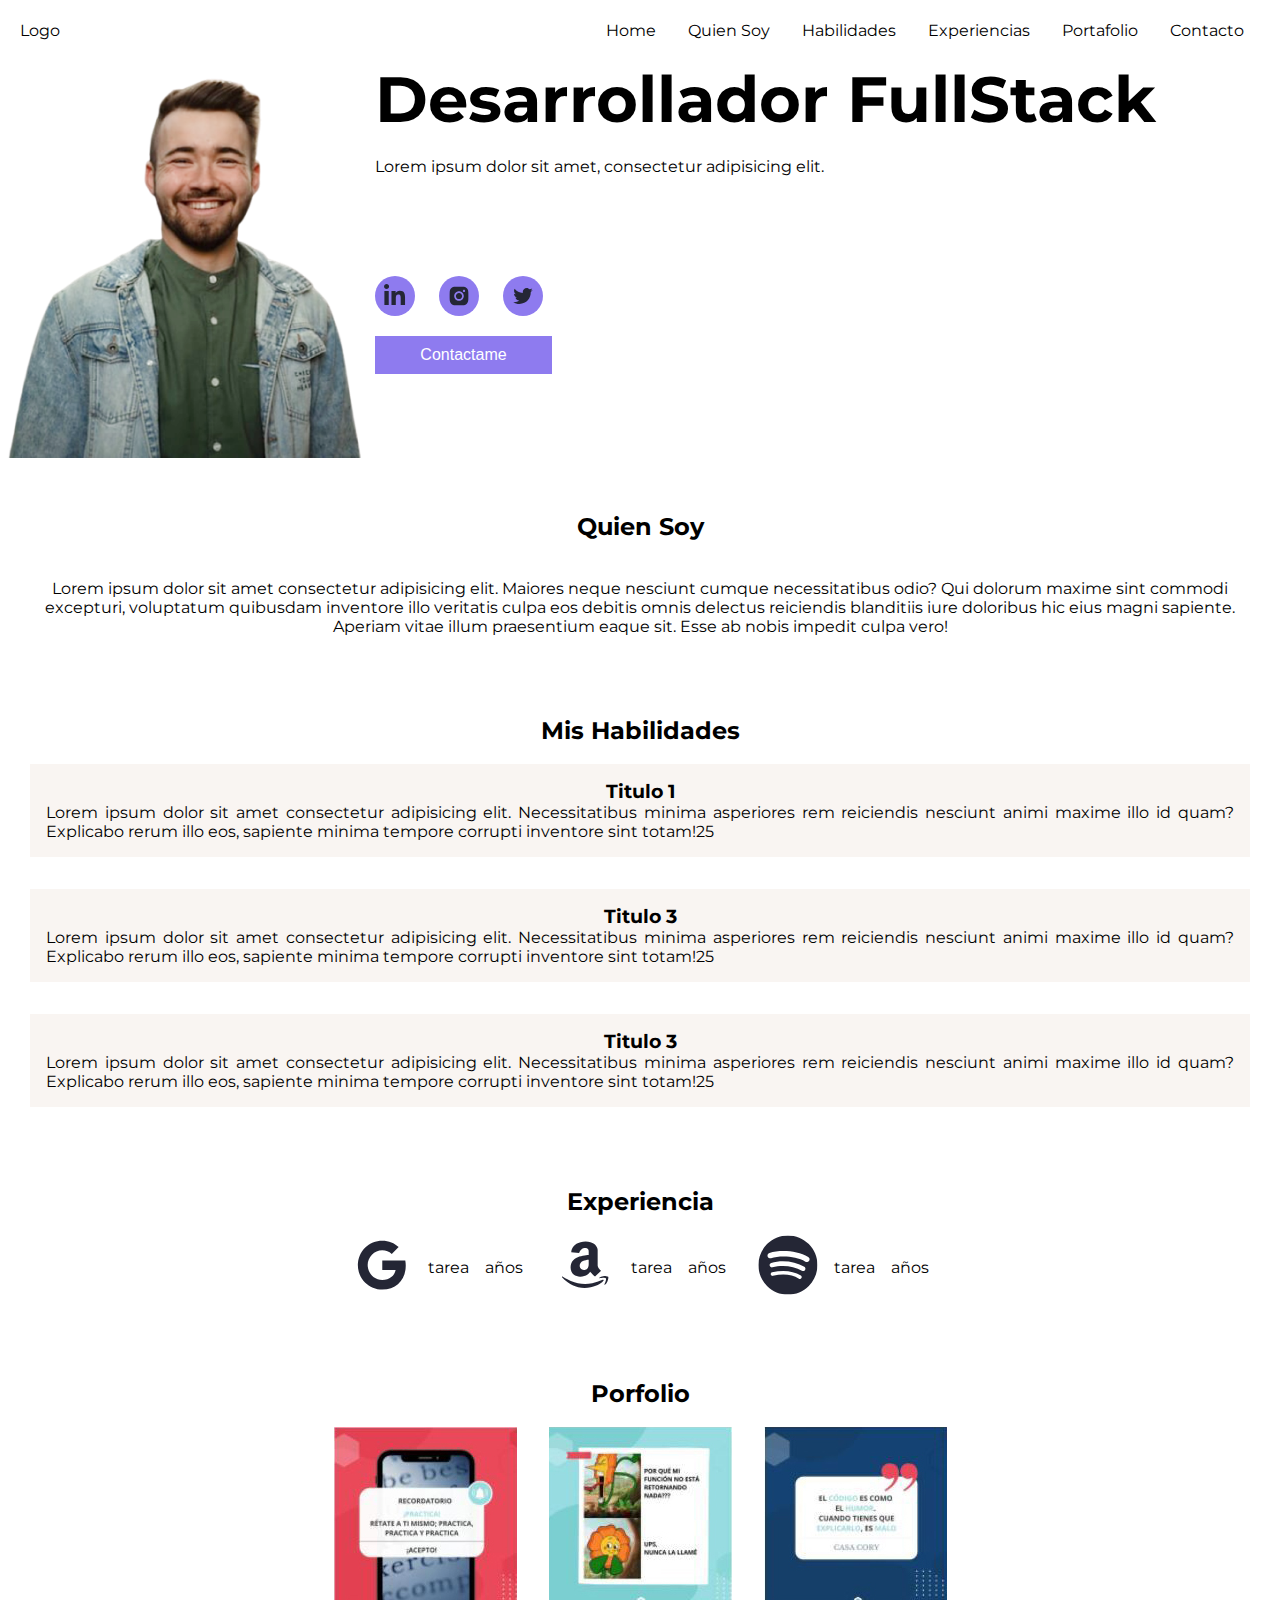
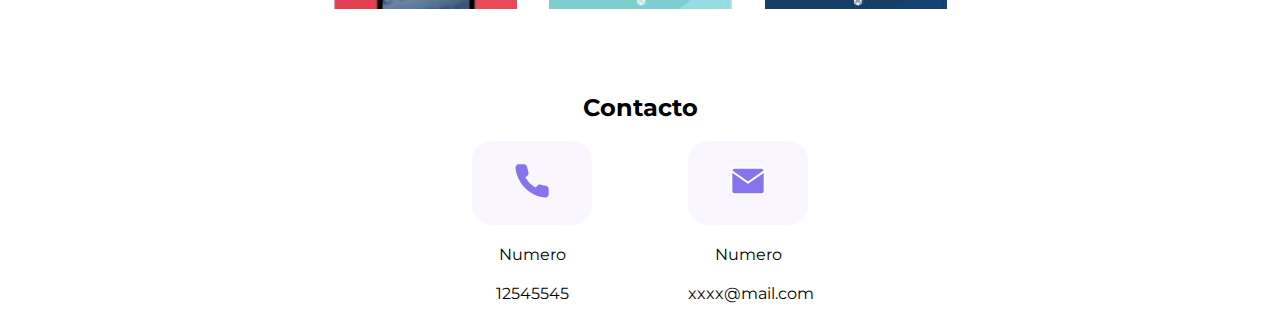
==== index.html @ 9ad70d99 "Proyecto portafolio numero 6 creacion estructura" ====
<!DOCTYPE html>
<html lang="en">
<head>
    <meta charset="UTF-8">
    <meta http-equiv="X-UA-Compatible" content="IE=edge">
    <meta name="viewport" content="width=device-width, initial-scale=1.0">
    <title>Portafolio</title>
    <link rel="stylesheet" href="./assets/css/styles.css">
</head>
<body>
    <!-- Menu -->
    <nav>
        <div>
            Logo
        </div>
        <input type="checkbox" id="menu-hamburguesa">
        <label for="menu-hamburguesa">
            <img src="./assets/vector/menu_1.svg" alt="">
        </label>
        <ul>
            <li>Home</li>
            <li>Quien Soy</li>
            <li>Habilidades</li>
            <li>Experiencias</li>
            <li>Portafolio</li>
            <li>Contacto</li>
        </ul>
        
    </nav>
    <!-- Menu End  -->
    <!-- Header  -->
    <header>
        <div class="content-header">
            <div class="seccion1-header">
                <img src="./assets/images/img-removebg-preview 2.png" alt="" class="foto">
            </div>
            <div class="seccion2-header">
                <!--<div class="title-header">
                    <h1>Desarrollador FullStack</h1>
                </div>-->
                <h1 class="h1-title">Desarrollador FullStack</h1>
                <br>
                <p>Lorem ipsum dolor sit amet, consectetur adipisicing elit.</p>
                <div class="icon-header-flex">
                    <div class="icon"><img src="./assets/images/cib_linkedin-in.svg" alt="linkedin" class="icon-img"></div>
                    <div class="icon"><img src="./assets/images/ant-design_instagram-filled.svg" alt=""></div>
                    <div class="icon"><img src="./assets/images/ant-design_twitter-outlined.svg" alt=""></div>
                </div>
                <div class="contact">
                    <button class="btn-contact">
                        Contactame
                    </button>
                </div>                
            </div>
        </div>

    </header>
    <!-- Header End -->

    <!-- De mi -->
    <div class="content">
        <h2>Quien Soy</h2>
        <br>
        <br>
        <p>
           Lorem ipsum dolor sit amet consectetur adipisicing elit. Maiores neque nesciunt cumque necessitatibus odio? Qui dolorum maxime sint commodi excepturi, voluptatum quibusdam inventore illo veritatis culpa eos debitis omnis delectus reiciendis blanditiis iure doloribus hic eius magni sapiente. Aperiam vitae illum praesentium eaque sit. Esse ab nobis impedit culpa vero! 
        </p>

    </div>
    <!-- De mi End -->
    <!-- Habilidades -->
    <div class="content">
        <h2>Mis Habilidades</h2>
        <br>
        <div class="seccion-art-flex">
            <div class="article">
                <div class="art-title"><h3>Titulo 1</h3></div>
                <div>Lorem ipsum dolor sit amet consectetur adipisicing elit. Necessitatibus minima asperiores rem reiciendis nesciunt animi maxime illo id quam? Explicabo rerum illo eos, sapiente minima tempore corrupti inventore sint totam!25</div>
            </div>
            <div class="article">
                <div  class="art-title"><h3>Titulo 3</h3></div>
                <div>Lorem ipsum dolor sit amet consectetur adipisicing elit. Necessitatibus minima asperiores rem reiciendis nesciunt animi maxime illo id quam? Explicabo rerum illo eos, sapiente minima tempore corrupti inventore sint totam!25</div>
            </div>
            <div class="article">
                <div class="art-title"><h3>Titulo 3</h3></div>
                <div>Lorem ipsum dolor sit amet consectetur adipisicing elit. Necessitatibus minima asperiores rem reiciendis nesciunt animi maxime illo id quam? Explicabo rerum illo eos, sapiente minima tempore corrupti inventore sint totam!25</div>
            </div>
        </div>
    </div>
    <!-- Habilidades End -->

    <!-- Experiencias -->
    <div class="content">
        <h2>Experiencia</h2>
        <br>
        <div class="seccion-art-flex">
            <div class="experience">
                <div><img src="./assets/images/akar-icons_google-fill.svg" alt=""></div>
                <div>tarea</div>
                <div>años</div>
   
            </div>
            <div class="experience">
  
                <div><img src="./assets/images/ant-design_amazon-outlined.svg" alt=""></div>
                <div>tarea</div>
                <div>años</div>
   
            </div>
        
            <div class="experience">
                <div><img src="./assets/images/bi_spotify.svg" alt=""></div>
                <div>tarea</div>
                <div>años</div>
          
            </div>
        </div>
    </div>
    <!-- Experiencias End -->

    <!-- Portafolio  -->
    <div class="content">
        <h2>Porfolio</h2>
        <br>
        <div class="seccion-art-flex">
            <div class="item-1"><img src="./assets/images/1_img.jpg" alt="image 1" class="img-size"></div>
            <div class="item-2"><img src="./assets/images/2_img.jpg" alt="image 1" class="img-size"></div>
            <div class="item-3"><img src="./assets/images/3_img.jpg" alt="image 1" class="img-size"></div>
        </div>
    </div>
    <!-- Portafolio End -->

    <!-- Contacto   -->
    <div class="content">
        <h2>Contacto</h2>
        <br>
        
        <div class="seccion-art-flex">

                <div class="contact-me-1">
                    <div class="contact-icon"><img src="./assets/images/phone_3.svg" alt=""></div>
                    <div>Numero</div>
                    <div>12545545</div>
                </div>   

                <div class="contact-me-2">
                    <div class="contact-icon"><img src="./assets/images/mail_3.svg" alt=""></div>
                    <div>Numero</div>
                    <div>xxxx@mail.com</div>
                </div>       

        </div>
    </div>
    <!-- Contacto End  -->

</body>
</html>
---- assets/css/styles.css ----
/* https://cybmeta.com/formas-basicas-con-css-triangulos-circulos-trapecios-rectangulos-cuadrados 
Para generar formas basica en CSS 
*/

@import url('https://fonts.googleapis.com/css2?family=Montserrat:wght@400;500;600;700&display=swap');

/*  font-family: 'Montserrat', sans-serif; */

*{
    margin: 0;
    padding: 0;
    box-sizing: border-box;
}

:root{
    --principal-color: #8E7BEF;
    --accent-color: #5D3BEF;
    --ligth-color: #F9F6FF;
    --gray-1: #222; 
    --gray-2: #423F40; 
    --cream :  #f9f5f2;
   
   }
   
body{
    font-family: 'Montserrat', sans-serif; 
}

nav{
    display: flex;
    justify-content: space-between;
    align-items: center;
    padding: 0.5rem 1.25rem;
    height: 60px;
}

nav > div > img{
    width: 45px;
}

input#menu-hamburguesa{
    visibility: hidden;
}

input#menu-hamburguesa ~ ul{

    background-color: thistle;
    list-style: none;
    position: absolute;
    width: 100%;
    left: 0;
    height: calc( 100vh - 60px );
    top: 60px;
    flex-direction: column;
    align-items: center;
    gap: 2rem;
    padding: 2rem 1rem;
    display: none;
}

input#menu-hamburguesa:checked ~ ul{
    display: flex;
}

/* content-header */
.content-header {
    display: flex;
    gap: 10px;
}

.h1-title{
 font-size: 4rem;
}

.icon-header-flex{
    display: flex;
    gap: 1.5rem;
    bottom: 5rem;
    /* position: absolute; */
    position: relative;
    top: 100px;
}

.icon{
    /* Rirculo */
    width: 40px;
    height: 40px;
    border-radius: 50%;
    background-color: var(--principal-color);
    
    /* Cantrado de icono*/
    display: flex;
    justify-content: center;
    align-items: center;
    
}

/* .icon-linkedin{
    
}

.ico-instagram{

}

.icon-twittwr{

} */

/* Boton Contact*/
.contact{
    position: relative;
    top: 120px;
}

.btn-contact{
   padding: 10px;
   background-color: var(--principal-color);
   border: none;
   font-size: 1rem;
   width: 177px;
   color: white;

}

/* Content */
.content{
    text-align: center;
    padding: 30PX;
    margin-top: 20px;

}

/* seccion-art-flex */
.seccion-art-flex{
    display: flex;
    gap: 2rem;
    justify-content: center;
    flex-wrap: wrap;
}

.article{
    background-color: var(--cream);
    padding: 1rem;
    text-align: justify;
}

.art-title{
    text-align: center;
}

/* experience */
.experience{
    display: flex;
    gap: 1rem;
    align-items: center;
}

.experience > div > img{
    width: 60px;
}



/* contact-me */
.contact-me-1{
    display: flex;
    flex-direction: column;
    gap: 20px;
    /* Posicion */
    margin-right: 2rem;
    width: 120px;
}
.contact-me-2{
    display: flex;
    flex-direction: column;
    gap: 20px;
    /* Posicion */
    margin-left: 2rem;
    width: 120px;
}

.contact-icon{
    
    background-color: var(--ligth-color);
    padding: 20px;
    border-radius: 20px;
}


@media screen and (min-width: 600px){
    label{
        display: none;
    }
    input#menu-hamburguesa ~ ul{
        position: static;
        background-color: transparent;
        display: flex;
        flex-direction: row;
        height: auto;
        justify-content: flex-end;
        
    }

}
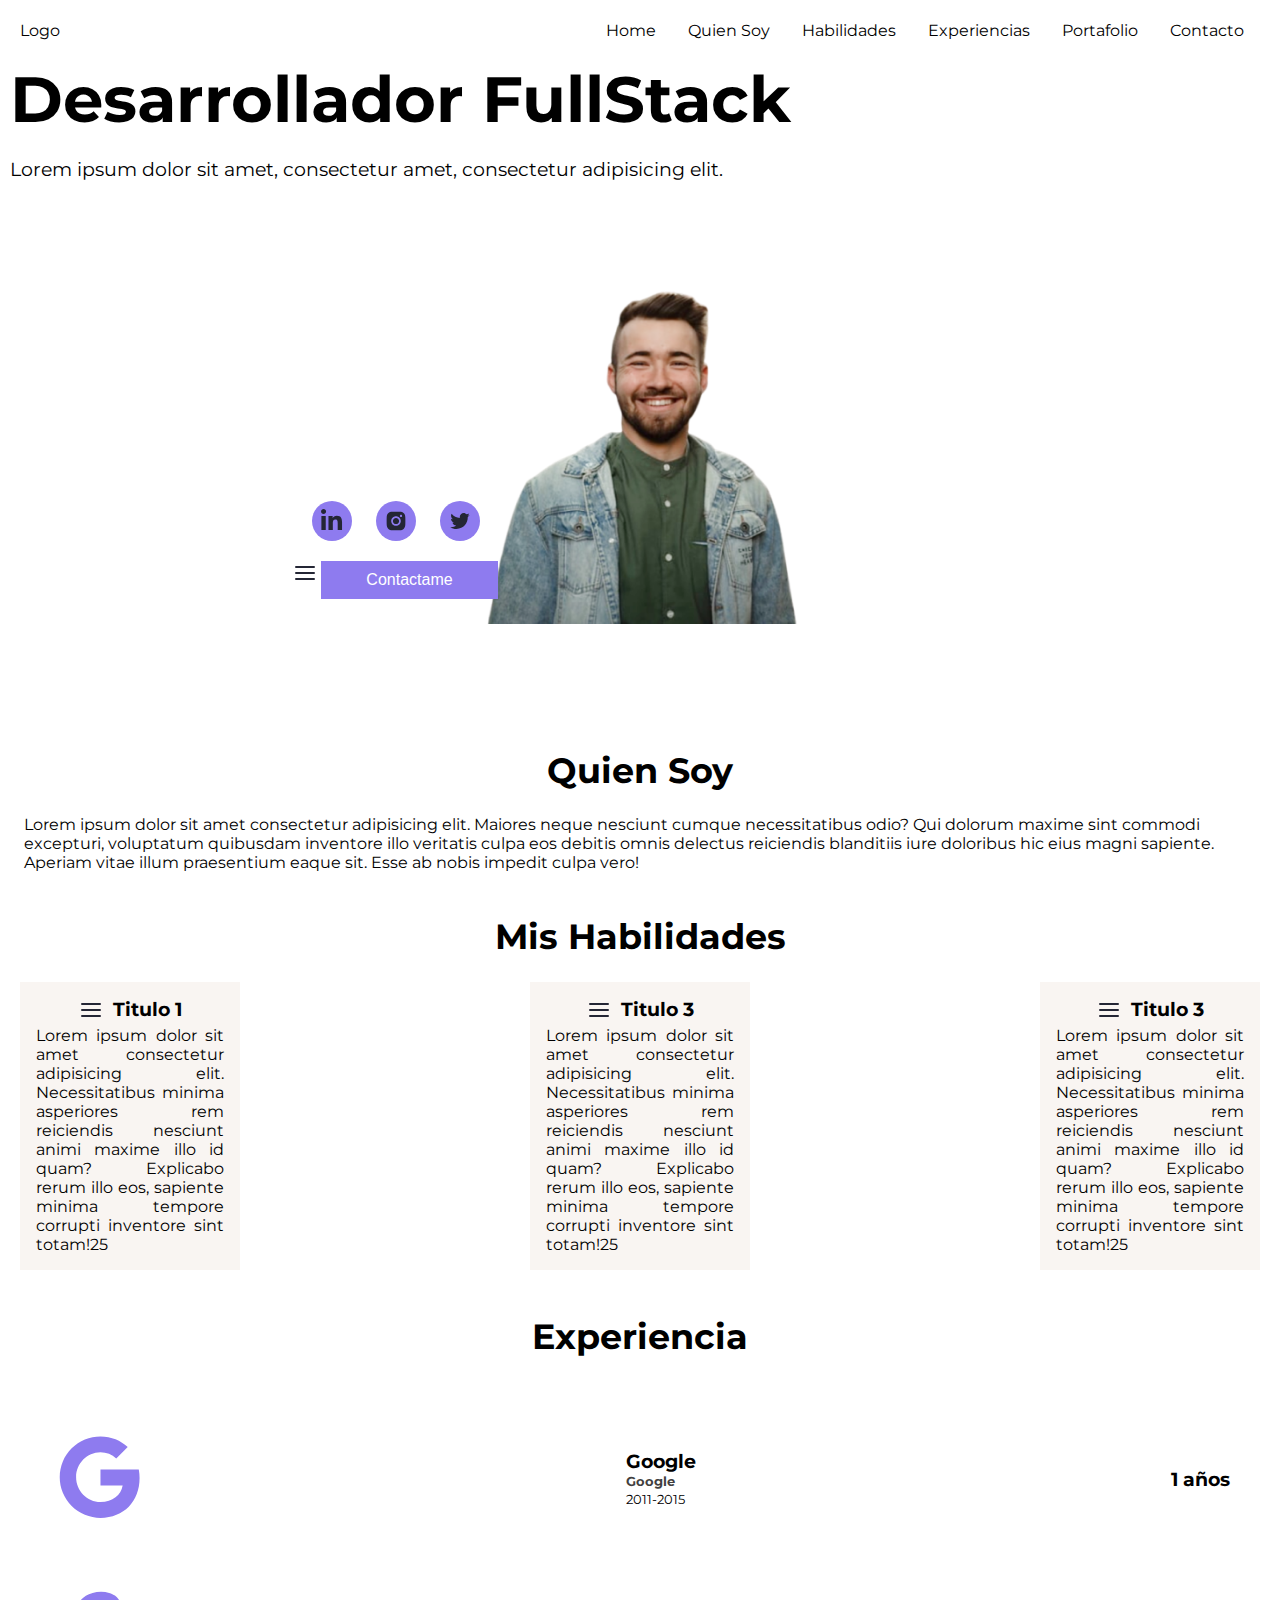
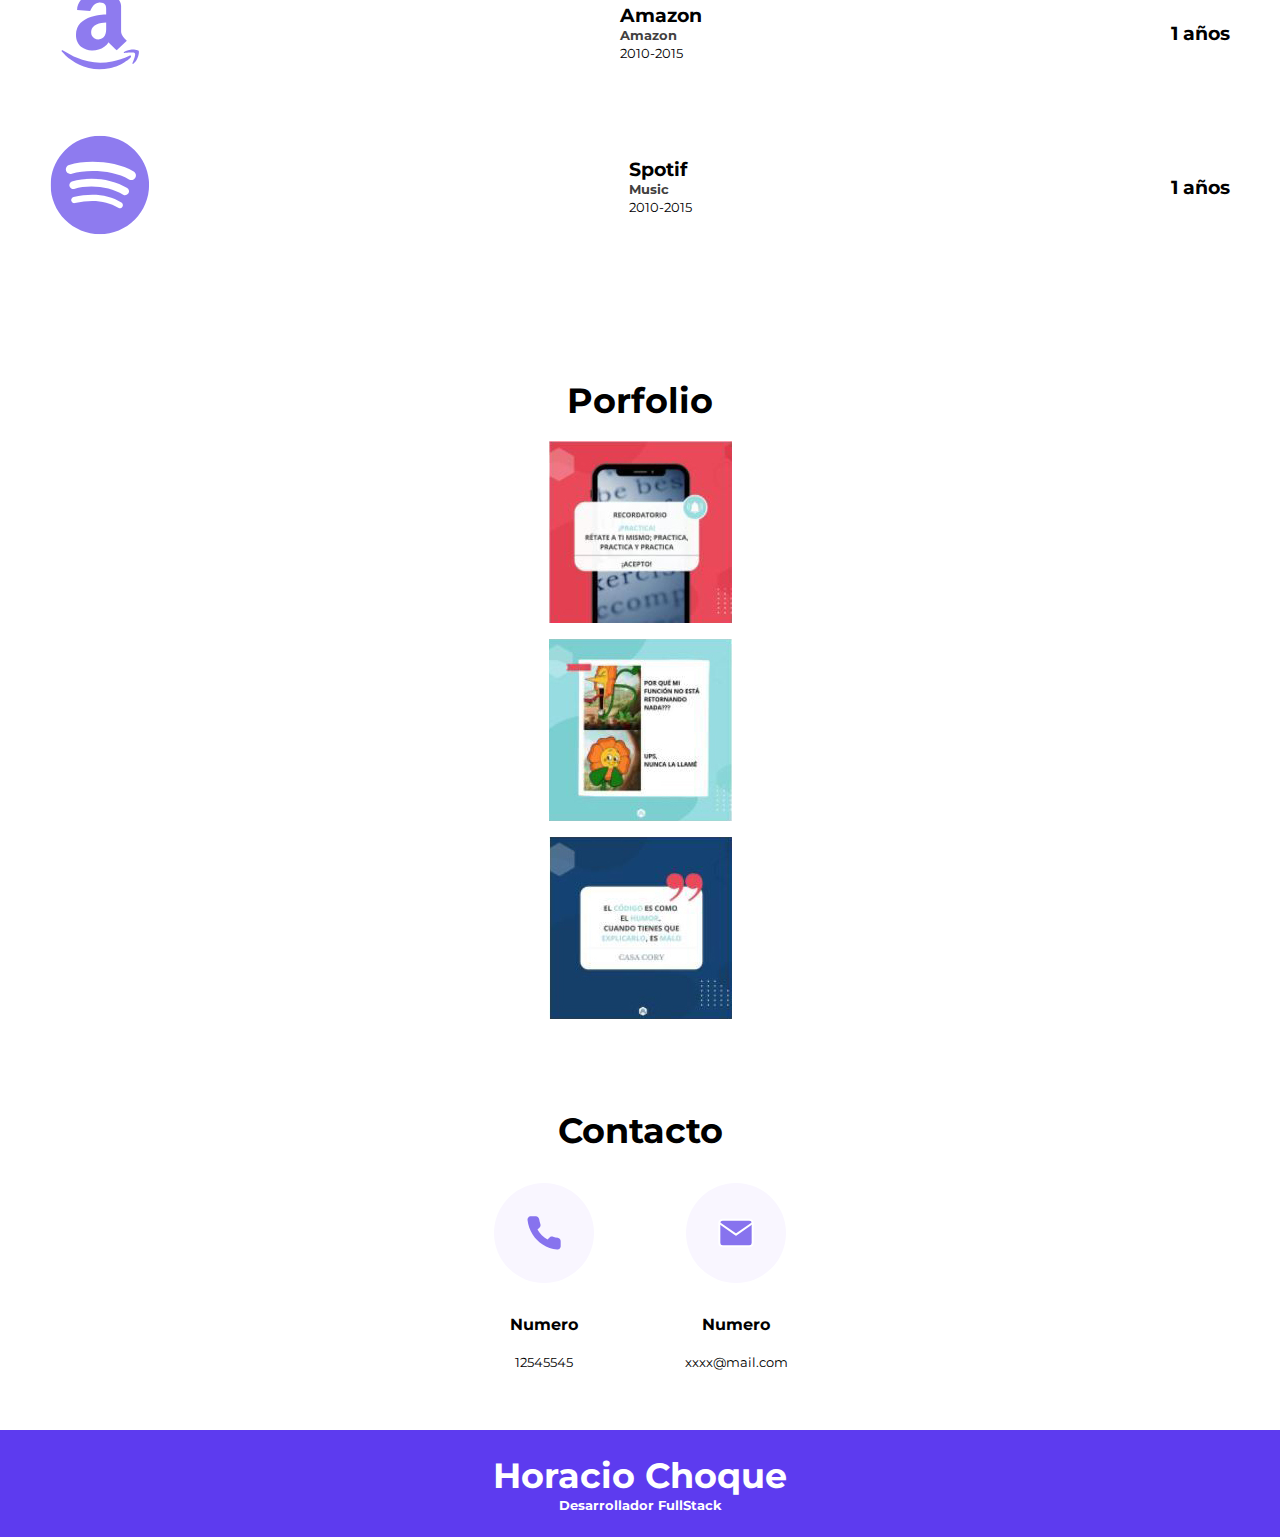
==== commit 775ff1f8: "Modelo adaptado para movil" ====
--- a/index.html
+++ b/index.html
@@ -8,29 +8,30 @@
     <link rel="stylesheet" href="./assets/css/styles.css">
 </head>
 <body>
-    <!-- Menu -->
-    <nav>
-        <div>
-            Logo
-        </div>
-        <input type="checkbox" id="menu-hamburguesa">
-        <label for="menu-hamburguesa">
-            <img src="./assets/vector/menu_1.svg" alt="">
-        </label>
-        <ul>
-            <li>Home</li>
-            <li>Quien Soy</li>
-            <li>Habilidades</li>
-            <li>Experiencias</li>
-            <li>Portafolio</li>
-            <li>Contacto</li>
-        </ul>
-        
-    </nav>
-    <!-- Menu End  -->
-    <!-- Header  -->
     <header>
-        <div class="content-header">
+        <!-- Menu -->
+        <nav>
+            <div>
+                Logo
+            </div>
+            <input type="checkbox" id="menu-hamburguesa">
+            <label for="menu-hamburguesa">
+                <img src="./assets/images/menu_1.svg" alt="">
+            </label>
+            <ul>
+                <li>Home</li>
+                <li>Quien Soy</li>
+                <li>Habilidades</li>
+                <li>Experiencias</li>
+                <li>Portafolio</li>
+                <li>Contacto</li>
+            </ul>
+            
+        </nav>
+        <!-- Menu End  -->
+        <!-- Header  -->
+    
+        <seccion class="content-header">
             <div class="seccion1-header">
                 <img src="./assets/images/img-removebg-preview 2.png" alt="" class="foto">
             </div>
@@ -40,78 +41,91 @@
                 </div>-->
                 <h1 class="h1-title">Desarrollador FullStack</h1>
                 <br>
-                <p>Lorem ipsum dolor sit amet, consectetur adipisicing elit.</p>
+                <p>Lorem ipsum dolor sit amet, consectetur amet, consectetur adipisicing elit.</p>
                 <div class="icon-header-flex">
                     <div class="icon"><img src="./assets/images/cib_linkedin-in.svg" alt="linkedin" class="icon-img"></div>
                     <div class="icon"><img src="./assets/images/ant-design_instagram-filled.svg" alt=""></div>
                     <div class="icon"><img src="./assets/images/ant-design_twitter-outlined.svg" alt=""></div>
                 </div>
                 <div class="contact">
+                    <span><img src="./assets/images/menu_1.svg" alt="">
                     <button class="btn-contact">
-                        Contactame
+                        </span>Contactame
                     </button>
                 </div>                
             </div>
-        </div>
+        </seccion>
 
     </header>
     <!-- Header End -->
 
     <!-- De mi -->
-    <div class="content">
-        <h2>Quien Soy</h2>
-        <br>
+    <seccion class="content content-about">
+        <h2  class="text-centre">Quien Soy</h2>
         <br>
         <p>
            Lorem ipsum dolor sit amet consectetur adipisicing elit. Maiores neque nesciunt cumque necessitatibus odio? Qui dolorum maxime sint commodi excepturi, voluptatum quibusdam inventore illo veritatis culpa eos debitis omnis delectus reiciendis blanditiis iure doloribus hic eius magni sapiente. Aperiam vitae illum praesentium eaque sit. Esse ab nobis impedit culpa vero! 
         </p>
 
-    </div>
+    </seccion>
     <!-- De mi End -->
     <!-- Habilidades -->
-    <div class="content">
-        <h2>Mis Habilidades</h2>
+    <seccion class="content-habilidad">
+        <h2 class="text-centre">Mis Habilidades</h2>
         <br>
-        <div class="seccion-art-flex">
+        <div class="seccion-abil-flex">
             <div class="article">
-                <div class="art-title"><h3>Titulo 1</h3></div>
+                <div class="art-title"><span><img src="./assets/images/menu_1.svg" alt=""></span><h3>Titulo 1</h3></div>
                 <div>Lorem ipsum dolor sit amet consectetur adipisicing elit. Necessitatibus minima asperiores rem reiciendis nesciunt animi maxime illo id quam? Explicabo rerum illo eos, sapiente minima tempore corrupti inventore sint totam!25</div>
             </div>
             <div class="article">
-                <div  class="art-title"><h3>Titulo 3</h3></div>
+                <div  class="art-title"><span><img src="./assets/images/menu_1.svg" alt=""></span><h3>Titulo 3</h3></div>
                 <div>Lorem ipsum dolor sit amet consectetur adipisicing elit. Necessitatibus minima asperiores rem reiciendis nesciunt animi maxime illo id quam? Explicabo rerum illo eos, sapiente minima tempore corrupti inventore sint totam!25</div>
             </div>
             <div class="article">
-                <div class="art-title"><h3>Titulo 3</h3></div>
+                <div class="art-title"><span><img src="./assets/images/menu_1.svg" alt=""></span><h3>Titulo 3</h3></div>
                 <div>Lorem ipsum dolor sit amet consectetur adipisicing elit. Necessitatibus minima asperiores rem reiciendis nesciunt animi maxime illo id quam? Explicabo rerum illo eos, sapiente minima tempore corrupti inventore sint totam!25</div>
             </div>
         </div>
-    </div>
+    </seccion>
     <!-- Habilidades End -->
 
     <!-- Experiencias -->
     <div class="content">
-        <h2>Experiencia</h2>
+        <h2  class="text-centre">Experiencia</h2>
         <br>
-        <div class="seccion-art-flex">
+        <div class="seccion-art-grid">
             <div class="experience">
                 <div><img src="./assets/images/akar-icons_google-fill.svg" alt=""></div>
-                <div>tarea</div>
-                <div>años</div>
+                <div>
+                    <h3>Google</h3>
+                    <h5>Google</h5>
+                    <small>2011-2015</small>
+
+                </div>
+                <div><h3>1 años</h3></div>
    
             </div>
             <div class="experience">
   
                 <div><img src="./assets/images/ant-design_amazon-outlined.svg" alt=""></div>
-                <div>tarea</div>
-                <div>años</div>
+                <div>
+                    <h3>Amazon</h3>
+                    <h5>Amazon</h5>
+                    <small>2010-2015</small>
+                </div>
+                <div><h3>1 años</h3></div>
    
             </div>
         
             <div class="experience">
                 <div><img src="./assets/images/bi_spotify.svg" alt=""></div>
-                <div>tarea</div>
-                <div>años</div>
+                <div>
+                    <h3>Spotif</h3>
+                    <h5>Music</h5>
+                    <small>2010-2015</small>
+                </div>
+                <div><h3>1 años</h3></div>
           
             </div>
         </div>
@@ -120,38 +134,41 @@
 
     <!-- Portafolio  -->
     <div class="content">
-        <h2>Porfolio</h2>
+        <h2  class="text-centre">Porfolio</h2>
         <br>
-        <div class="seccion-art-flex">
-            <div class="item-1"><img src="./assets/images/1_img.jpg" alt="image 1" class="img-size"></div>
-            <div class="item-2"><img src="./assets/images/2_img.jpg" alt="image 1" class="img-size"></div>
-            <div class="item-3"><img src="./assets/images/3_img.jpg" alt="image 1" class="img-size"></div>
+        <div class="proyectos-gal">
+            <img src="./assets/images/1_img.jpg" alt="image 1" class="img-size">
+            <img src="./assets/images/2_img.jpg" alt="image 1" class="img-size">
+            <img src="./assets/images/3_img.jpg" alt="image 1" class="img-size">
         </div>
     </div>
     <!-- Portafolio End -->
 
     <!-- Contacto   -->
     <div class="content">
-        <h2>Contacto</h2>
+        <h2  class="text-centre">Contacto</h2>
         <br>
         
         <div class="seccion-art-flex">
 
                 <div class="contact-me-1">
                     <div class="contact-icon"><img src="./assets/images/phone_3.svg" alt=""></div>
-                    <div>Numero</div>
-                    <div>12545545</div>
+                    <h4>Numero</h4>
+                    <small>12545545</small>
                 </div>   
 
                 <div class="contact-me-2">
                     <div class="contact-icon"><img src="./assets/images/mail_3.svg" alt=""></div>
-                    <div>Numero</div>
-                    <div>xxxx@mail.com</div>
+                    <h4>Numero</h4>
+                    <small>xxxx@mail.com</small>
                 </div>       
 
         </div>
     </div>
     <!-- Contacto End  -->
-
+<footer>
+    <h2>Horacio Choque</h2>
+    <h5>Desarrollador FullStack</h5>
+</footer>
 </body>
 </html>--- a/assets/css/styles.css
+++ b/assets/css/styles.css
@@ -26,6 +26,12 @@
     font-family: 'Montserrat', sans-serif; 
 }
 
+/* Contantes */
+.text-centre{
+    text-align: center;
+}
+
+/*menu*/
 nav{
     display: flex;
     justify-content: space-between;
@@ -56,6 +62,7 @@
     gap: 2rem;
     padding: 2rem 1rem;
     display: none;
+    z-index: 10;
 }
 
 input#menu-hamburguesa:checked ~ ul{
@@ -66,19 +73,55 @@
 .content-header {
     display: flex;
     gap: 10px;
+    flex-direction: column;
+    text-align: center;
+    /* width: 90%; */
+    height: 650px;
+    margin: 0px 0px 20px 0px;
+}
+
+
+/* Imagen and text*/
+.seccion1-header{
+    position: relative;
+}
+
+.seccion1-header > img{
+    width: 320px;
+    margin-top: 215px;
+}
+
+
+.seccion2-header{
+    position:absolute;
+}
+
+.seccion2-header > p{
+    font-size: 1.2rem;
+    text-align: left;
+    margin-left: 10px;
 }
 
 .h1-title{
  font-size: 4rem;
+ text-align: left;
+ margin-left: 10px;
+}
+
+h2{
+    font-size: 35px;
+    font-weight: 700;
 }
 
 .icon-header-flex{
     display: flex;
     gap: 1.5rem;
-    bottom: 5rem;
-    /* position: absolute; */
+    top: 320px;
+    /* position: absolute;
+    position: relative; */
+   
+    justify-content: center;
     position: relative;
-    top: 100px;
 }
 
 .icon{
@@ -110,7 +153,7 @@
 /* Boton Contact*/
 .contact{
     position: relative;
-    top: 120px;
+    top: 340px;
 }
 
 .btn-contact{
@@ -125,28 +168,60 @@
 
 /* Content */
 .content{
-    text-align: center;
+    /* text-align: center; */
     padding: 30PX;
     margin-top: 20px;
-
+    /* width: 90%; */
+    margin: 30px 20px;
+}
+
+.content-about > p{
+    padding: .25rem 1.5rem;
+}
+
+.content-habilidad{
+    top: 20px;
+    position: relative;
 }
 
 /* seccion-art-flex */
 .seccion-art-flex{
     display: flex;
-    gap: 2rem;
-    justify-content: center;
-    flex-wrap: wrap;
+    gap: .5rem;
+    justify-content: center;
+   /* flex-wrap: wrap; */
+}
+
+.seccion-abil-flex{
+
+        display: flex;
+        align-items: center;
+        gap: 1rem;
+        justify-content: space-between;
+        max-width: 100vw;
+        overflow-x: scroll;
+       /* flex-wrap: wrap; */
+
 }
 
 .article{
+    /* background-color: var(--cream);
+    padding: 1rem;
+    margin: 5px 20px;
+    text-align: justify;*/
     background-color: var(--cream);
     padding: 1rem;
+    margin: 5px 20px;
     text-align: justify;
+    width: 220px;
+    min-width: 220px;
 }
 
 .art-title{
-    text-align: center;
+    /* text-align: center; */
+    display: flex;
+    gap: 10px;
+    justify-content: center;
 }
 
 /* experience */
@@ -154,13 +229,30 @@
     display: flex;
     gap: 1rem;
     align-items: center;
+    /* Centra contenido */
+    justify-content: space-between;
+    margin: 50px 0;
 }
 
 .experience > div > img{
-    width: 60px;
-}
-
-
+    width: 100px;
+}
+.experience > div > h5{
+    color: var(--gray-2);
+}
+/* GALERIA */
+.proyectos-gal{
+    display: grid;
+    grid-template-columns: 1fr;
+    grid-auto-rows: auto;
+    gap: 1rem;
+    justify-items: center;
+}
+
+.proyectos-gal > img{
+    max-width: 100%;
+    object-fit: cover;
+}
 
 /* contact-me */
 .contact-me-1{
@@ -170,6 +262,8 @@
     /* Posicion */
     margin-right: 2rem;
     width: 120px;
+    justify-content: center;
+    align-items: center;
 }
 .contact-me-2{
     display: flex;
@@ -178,15 +272,31 @@
     /* Posicion */
     margin-left: 2rem;
     width: 120px;
+    justify-content: center;
+    align-items: center;
 }
 
 .contact-icon{
     
     background-color: var(--ligth-color);
-    padding: 20px;
-    border-radius: 20px;
-}
-
+    /* padding: 40px;
+    border-radius: 50%; */
+    width: 100px;
+    height: 100px;
+    border-radius: 50%;
+    display: flex;
+    justify-content: center;
+    align-items: center;
+    margin: 0.75rem auto;
+}
+
+/* Footer*/
+footer {
+    padding: 1.5rem;
+    text-align: center;
+    background-color: var(--accent-color);
+    color: white;
+}
 
 @media screen and (min-width: 600px){
     label{
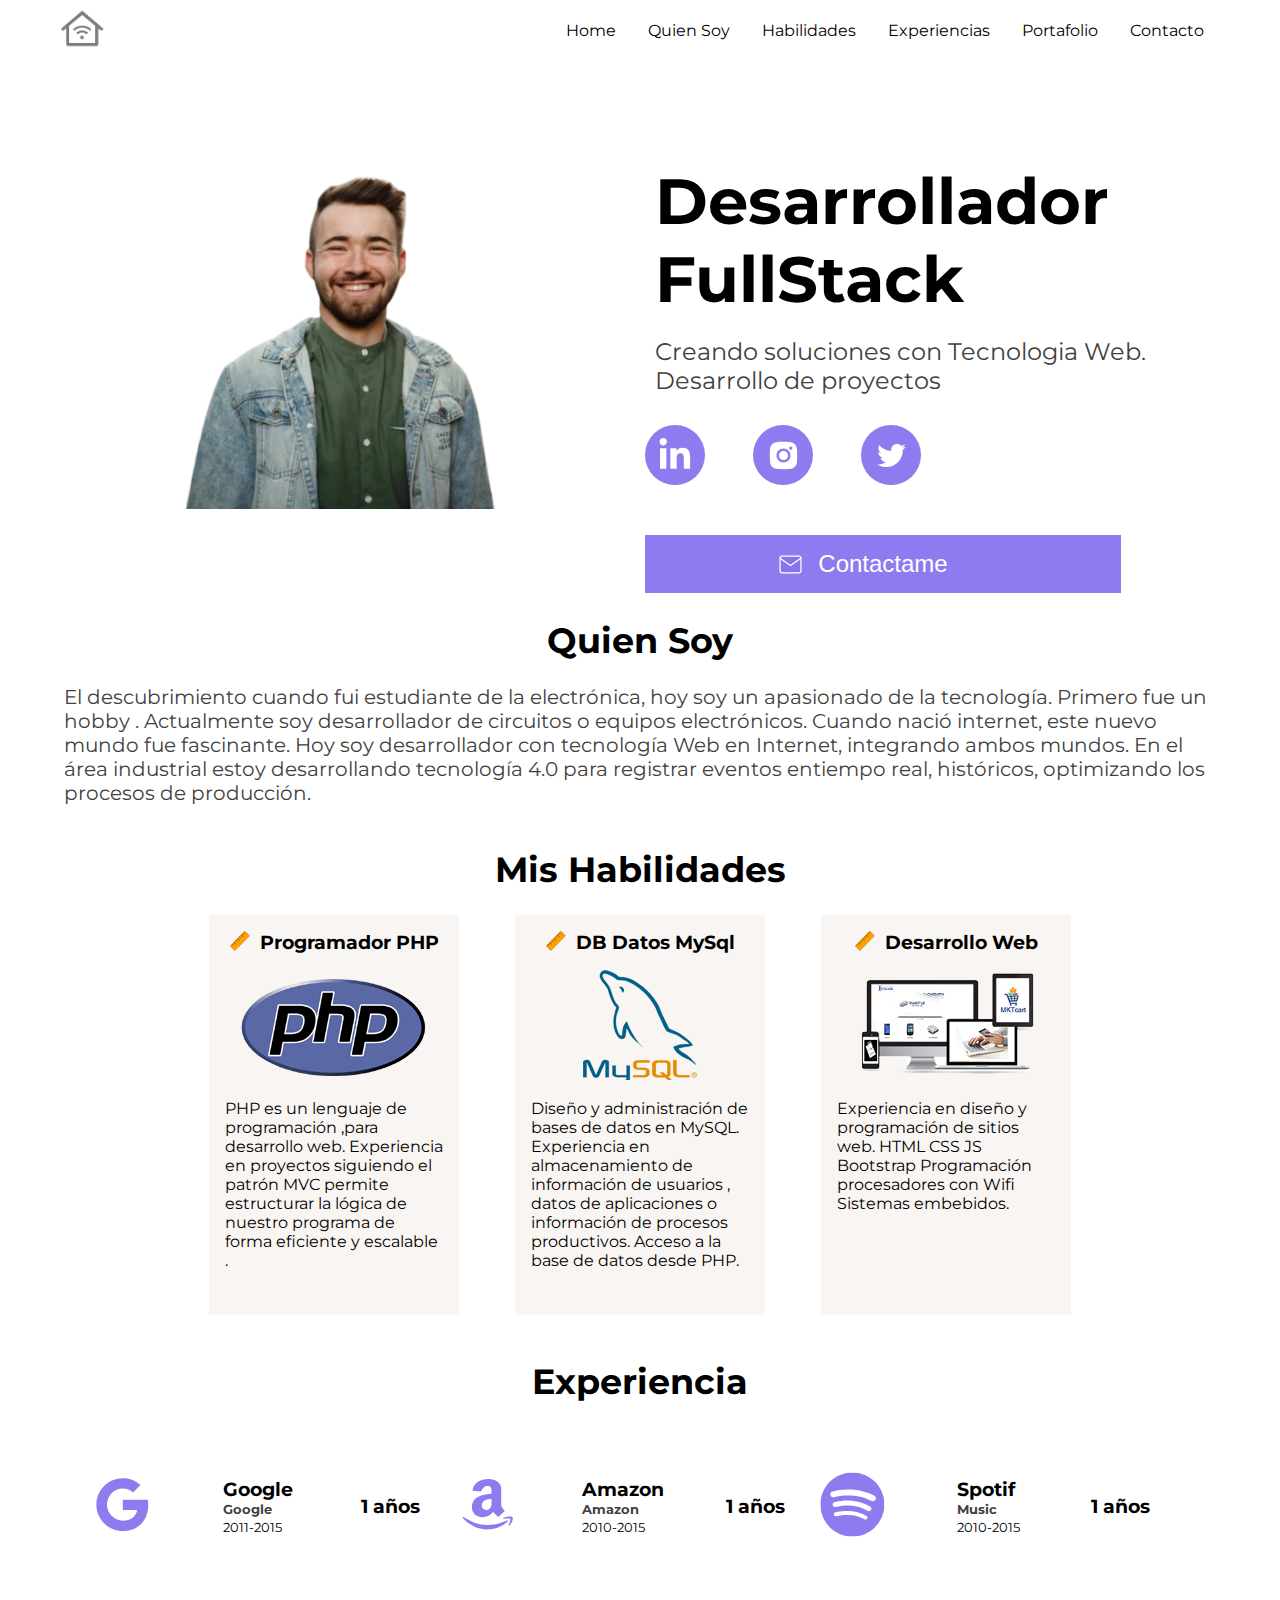
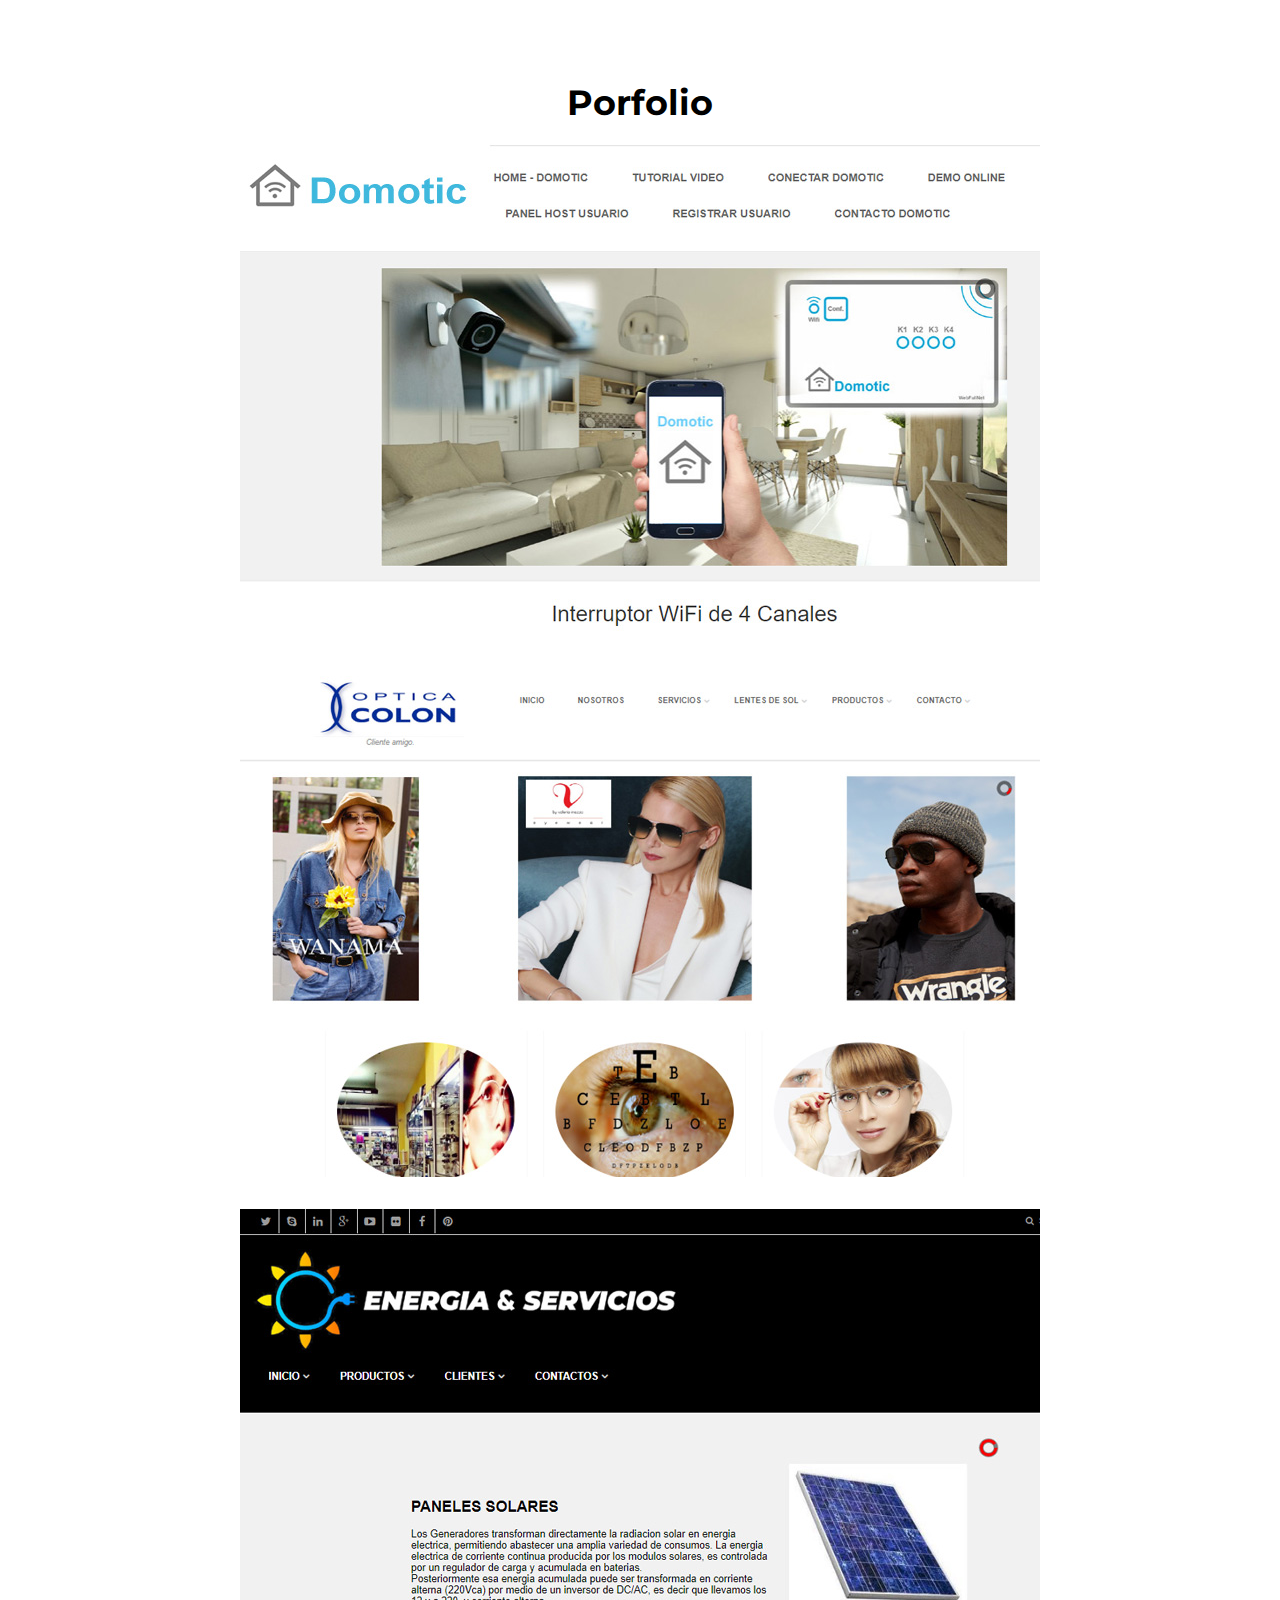
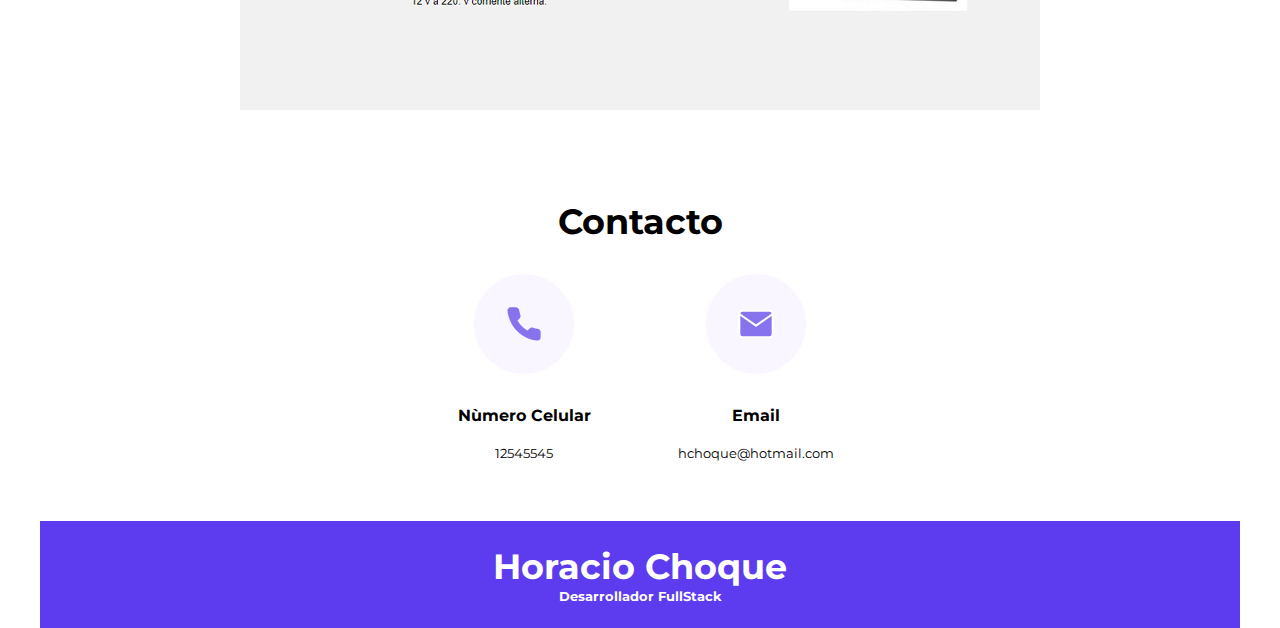
==== commit 978f4856: "Nuevas imagenes y texto falta link a secciones" ====
--- a/index.html
+++ b/index.html
@@ -12,7 +12,7 @@
         <!-- Menu -->
         <nav>
             <div>
-                Logo
+                <img src="./assets/images/logo_wifi.png" alt="">
             </div>
             <input type="checkbox" id="menu-hamburguesa">
             <label for="menu-hamburguesa">
@@ -39,19 +39,18 @@
                 <!--<div class="title-header">
                     <h1>Desarrollador FullStack</h1>
                 </div>-->
-                <h1 class="h1-title">Desarrollador FullStack</h1>
+                <h1 class="h1-title">Desarrollador<br>FullStack</h1>
                 <br>
-                <p>Lorem ipsum dolor sit amet, consectetur amet, consectetur adipisicing elit.</p>
+                <p>Creando soluciones con Tecnologia Web.<br>Desarrollo de proyectos</p>
                 <div class="icon-header-flex">
                     <div class="icon"><img src="./assets/images/cib_linkedin-in.svg" alt="linkedin" class="icon-img"></div>
                     <div class="icon"><img src="./assets/images/ant-design_instagram-filled.svg" alt=""></div>
                     <div class="icon"><img src="./assets/images/ant-design_twitter-outlined.svg" alt=""></div>
                 </div>
                 <div class="contact">
-                    <span><img src="./assets/images/menu_1.svg" alt="">
-                    <button class="btn-contact">
-                        </span>Contactame
-                    </button>
+                    <a  class=”link” href="mailto: hchoque@hotmail.com" target="_self">
+                    <button type="button" class="btn-contact"  >Contactame</button>
+                    </a>
                 </div>                
             </div>
         </seccion>
@@ -64,7 +63,7 @@
         <h2  class="text-centre">Quien Soy</h2>
         <br>
         <p>
-           Lorem ipsum dolor sit amet consectetur adipisicing elit. Maiores neque nesciunt cumque necessitatibus odio? Qui dolorum maxime sint commodi excepturi, voluptatum quibusdam inventore illo veritatis culpa eos debitis omnis delectus reiciendis blanditiis iure doloribus hic eius magni sapiente. Aperiam vitae illum praesentium eaque sit. Esse ab nobis impedit culpa vero! 
+            El descubrimiento cuando fui estudiante de la electrónica, hoy soy un apasionado de la tecnología. Primero fue un hobby . Actualmente soy desarrollador de circuitos o equipos electrónicos. Cuando nació internet, este nuevo mundo fue fascinante. Hoy soy desarrollador con tecnología Web en Internet, integrando ambos mundos. En el área industrial estoy desarrollando tecnología 4.0 para registrar eventos entiempo real,  históricos, optimizando los procesos de producción.  
         </p>
 
     </seccion>
@@ -75,16 +74,25 @@
         <br>
         <div class="seccion-abil-flex">
             <div class="article">
-                <div class="art-title"><span><img src="./assets/images/menu_1.svg" alt=""></span><h3>Titulo 1</h3></div>
-                <div>Lorem ipsum dolor sit amet consectetur adipisicing elit. Necessitatibus minima asperiores rem reiciendis nesciunt animi maxime illo id quam? Explicabo rerum illo eos, sapiente minima tempore corrupti inventore sint totam!25</div>
+                <div class="art-title"><span><img src="./assets/images/group-95.svg" alt=""></span><h3>Programador PHP</h3></div>
+                <div class="art-img"><img src="./assets/images/php120px.png" alt=""></div>
+                <p>PHP es un lenguaje de programación ,para desarrollo web. Experiencia en proyectos  siguiendo el patrón MVC permite estructurar la lógica de nuestro programa de forma eficiente y escalable . </p>
             </div>
             <div class="article">
-                <div  class="art-title"><span><img src="./assets/images/menu_1.svg" alt=""></span><h3>Titulo 3</h3></div>
-                <div>Lorem ipsum dolor sit amet consectetur adipisicing elit. Necessitatibus minima asperiores rem reiciendis nesciunt animi maxime illo id quam? Explicabo rerum illo eos, sapiente minima tempore corrupti inventore sint totam!25</div>
+                <div  class="art-title"><span><img src="./assets/images/group-95.svg" alt=""></span><h3>DB Datos MySql</h3></div>
+                <div class="art-img"><img src="./assets/images/mysql120px.png" alt=""></div>
+                <p>Diseño y administración de bases de datos en MySQL.<br>Experiencia en almacenamiento de información de usuarios , datos de aplicaciones o información de procesos productivos. Acceso a la base de datos desde  PHP.</p>
             </div>
             <div class="article">
-                <div class="art-title"><span><img src="./assets/images/menu_1.svg" alt=""></span><h3>Titulo 3</h3></div>
-                <div>Lorem ipsum dolor sit amet consectetur adipisicing elit. Necessitatibus minima asperiores rem reiciendis nesciunt animi maxime illo id quam? Explicabo rerum illo eos, sapiente minima tempore corrupti inventore sint totam!25</div>
+                <div class="art-title"><span><img src="./assets/images/group-95.svg" alt=""></span><h3>Desarrollo Web</h3></div>
+                <div class="art-img"><img src="./assets/images/web120px.png" alt=""></div>
+                <p>Experiencia en diseño y programación de sitios web. 
+                    HTML
+                    CSS
+                    JS
+                    Bootstrap
+                    Programación procesadores con Wifi
+                    Sistemas embebidos.</p>
             </div>
         </div>
     </seccion>
@@ -137,9 +145,9 @@
         <h2  class="text-centre">Porfolio</h2>
         <br>
         <div class="proyectos-gal">
-            <img src="./assets/images/1_img.jpg" alt="image 1" class="img-size">
-            <img src="./assets/images/2_img.jpg" alt="image 1" class="img-size">
-            <img src="./assets/images/3_img.jpg" alt="image 1" class="img-size">
+            <img src="./assets/images/porf-dommotic.jpg" alt="image 1" class="img-size">
+            <img src="./assets/images/porf-optica.jpg" alt="image 1" class="img-size">
+            <img src="./assets/images/porf-energia.jpg" alt="image 1" class="img-size">
         </div>
     </div>
     <!-- Portafolio End -->
@@ -153,14 +161,14 @@
 
                 <div class="contact-me-1">
                     <div class="contact-icon"><img src="./assets/images/phone_3.svg" alt=""></div>
-                    <h4>Numero</h4>
+                    <h4>Nùmero Celular</h4>
                     <small>12545545</small>
                 </div>   
 
                 <div class="contact-me-2">
                     <div class="contact-icon"><img src="./assets/images/mail_3.svg" alt=""></div>
-                    <h4>Numero</h4>
-                    <small>xxxx@mail.com</small>
+                    <h4>Email</h4>
+                    <small>hchoque@hotmail.com</small>
                 </div>       
 
         </div>
--- a/assets/css/styles.css
+++ b/assets/css/styles.css
@@ -73,10 +73,10 @@
 .content-header {
     display: flex;
     gap: 10px;
-    flex-direction: column;
+    flex-direction: column; 
     text-align: center;
     /* width: 90%; */
-    height: 650px;
+    height: 690px;
     margin: 0px 0px 20px 0px;
 }
 
@@ -88,18 +88,20 @@
 
 .seccion1-header > img{
     width: 320px;
-    margin-top: 215px;
+    margin-top: 220px;
 }
 
 
 .seccion2-header{
     position:absolute;
+    align-self: center;
 }
 
 .seccion2-header > p{
-    font-size: 1.2rem;
+    font-size: 1.5rem;
     text-align: left;
     margin-left: 10px;
+    color: #423F40;
 }
 
 .h1-title{
@@ -115,8 +117,8 @@
 
 .icon-header-flex{
     display: flex;
-    gap: 1.5rem;
-    top: 320px;
+    gap: 3rem;
+    top: 305px;
     /* position: absolute;
     position: relative; */
    
@@ -126,8 +128,8 @@
 
 .icon{
     /* Rirculo */
-    width: 40px;
-    height: 40px;
+    width: 60px;
+    height: 60px;
     border-radius: 50%;
     background-color: var(--principal-color);
     
@@ -157,12 +159,18 @@
 }
 
 .btn-contact{
-   padding: 10px;
-   background-color: var(--principal-color);
-   border: none;
-   font-size: 1rem;
-   width: 177px;
-   color: white;
+
+    padding: 15px;
+    background-color: var(--principal-color);
+    border: none;
+    font-size: 1.5rem;
+    color: white;
+    background-image: url(../images/mail_3.svg);
+    background-repeat: no-repeat;
+    background-position: left calc(50% - 93px) center;
+    background-size: 25px;
+    cursor: progress;
+    width: 80%;
 
 }
 
@@ -177,6 +185,9 @@
 
 .content-about > p{
     padding: .25rem 1.5rem;
+    font-size: 1.25rem;
+    font-weight: 400;
+    color: #423F40;
 }
 
 .content-habilidad{
@@ -205,16 +216,16 @@
 }
 
 .article{
-    /* background-color: var(--cream);
-    padding: 1rem;
-    margin: 5px 20px;
-    text-align: justify;*/
+
+    /* text-align: justify;*/
     background-color: var(--cream);
     padding: 1rem;
     margin: 5px 20px;
-    text-align: justify;
-    width: 220px;
-    min-width: 220px;
+     /* text-align: justify;*/
+    text-align: left;
+    width: 250px;
+    min-width: 250px;
+    height: 400px;
 }
 
 .art-title{
@@ -222,6 +233,19 @@
     display: flex;
     gap: 10px;
     justify-content: center;
+    padding: 0px 0px 15px 0px;
+}
+.art-title > span > img {
+  width: 20px;  
+}
+
+.art-img{
+    text-align: center;
+    margin-bottom: 15px;
+}
+
+.art-img > div > img {
+    width: 100px;
 }
 
 /* experience */
@@ -245,7 +269,7 @@
     display: grid;
     grid-template-columns: 1fr;
     grid-auto-rows: auto;
-    gap: 1rem;
+    gap: 2rem;
     justify-items: center;
 }
 
@@ -261,7 +285,7 @@
     gap: 20px;
     /* Posicion */
     margin-right: 2rem;
-    width: 120px;
+    width: 160px;
     justify-content: center;
     align-items: center;
 }
@@ -271,7 +295,7 @@
     gap: 20px;
     /* Posicion */
     margin-left: 2rem;
-    width: 120px;
+    width: 160px;
     justify-content: center;
     align-items: center;
 }
@@ -298,7 +322,7 @@
     color: white;
 }
 
-@media screen and (min-width: 600px){
+@media screen and (min-width: 780px){
     label{
         display: none;
     }
@@ -312,4 +336,78 @@
         
     }
 
+    body {
+        width: 1200px;
+        margin: auto;
+    } 
+    .content-header{
+        display: flex;
+        gap: 10px;
+        flex-direction: row;
+        text-align: center;
+        /* width: 90%; */
+        height: 520px;
+        margin: 0px 0px 20px 0px;
+
+    }
+
+    .seccion1-header {
+        position: relative;
+        width: 50%;
+    }
+
+    .seccion1-header > img {
+        width: 320px;
+        margin-top: 100px;
+    }
+    .seccion2-header{
+       position: relative;
+       width: 50%;
+    }
+    .seccion2-header {
+        position: relative;
+        margin-top: 35px;
+    }
+
+    .icon > img{
+        width: 35px;
+        height: 35px;
+    }
+
+    .icon-header-flex {
+        display: flex;
+        gap: 3rem;
+        top: 30px;
+        justify-content: flex-start;
+        position: relative;
+    }
+
+    .contact{
+        position: relative;
+        top: 80px;
+        text-align: left;
+    }
+
+    .experience {
+        display: flex;
+        gap: 1rem;
+        align-items: center;
+        justify-content: space-between;
+        margin: 50px 0;
+        width: 30%;
+    }
+    .experience > div > img {
+        width: 65px;
+    }
+
+    .seccion-abil-flex{
+        justify-content: center;
+    }
+    .seccion-art-grid{
+ 
+        display: flex;
+        gap: 35px;
+
+    }
+
 }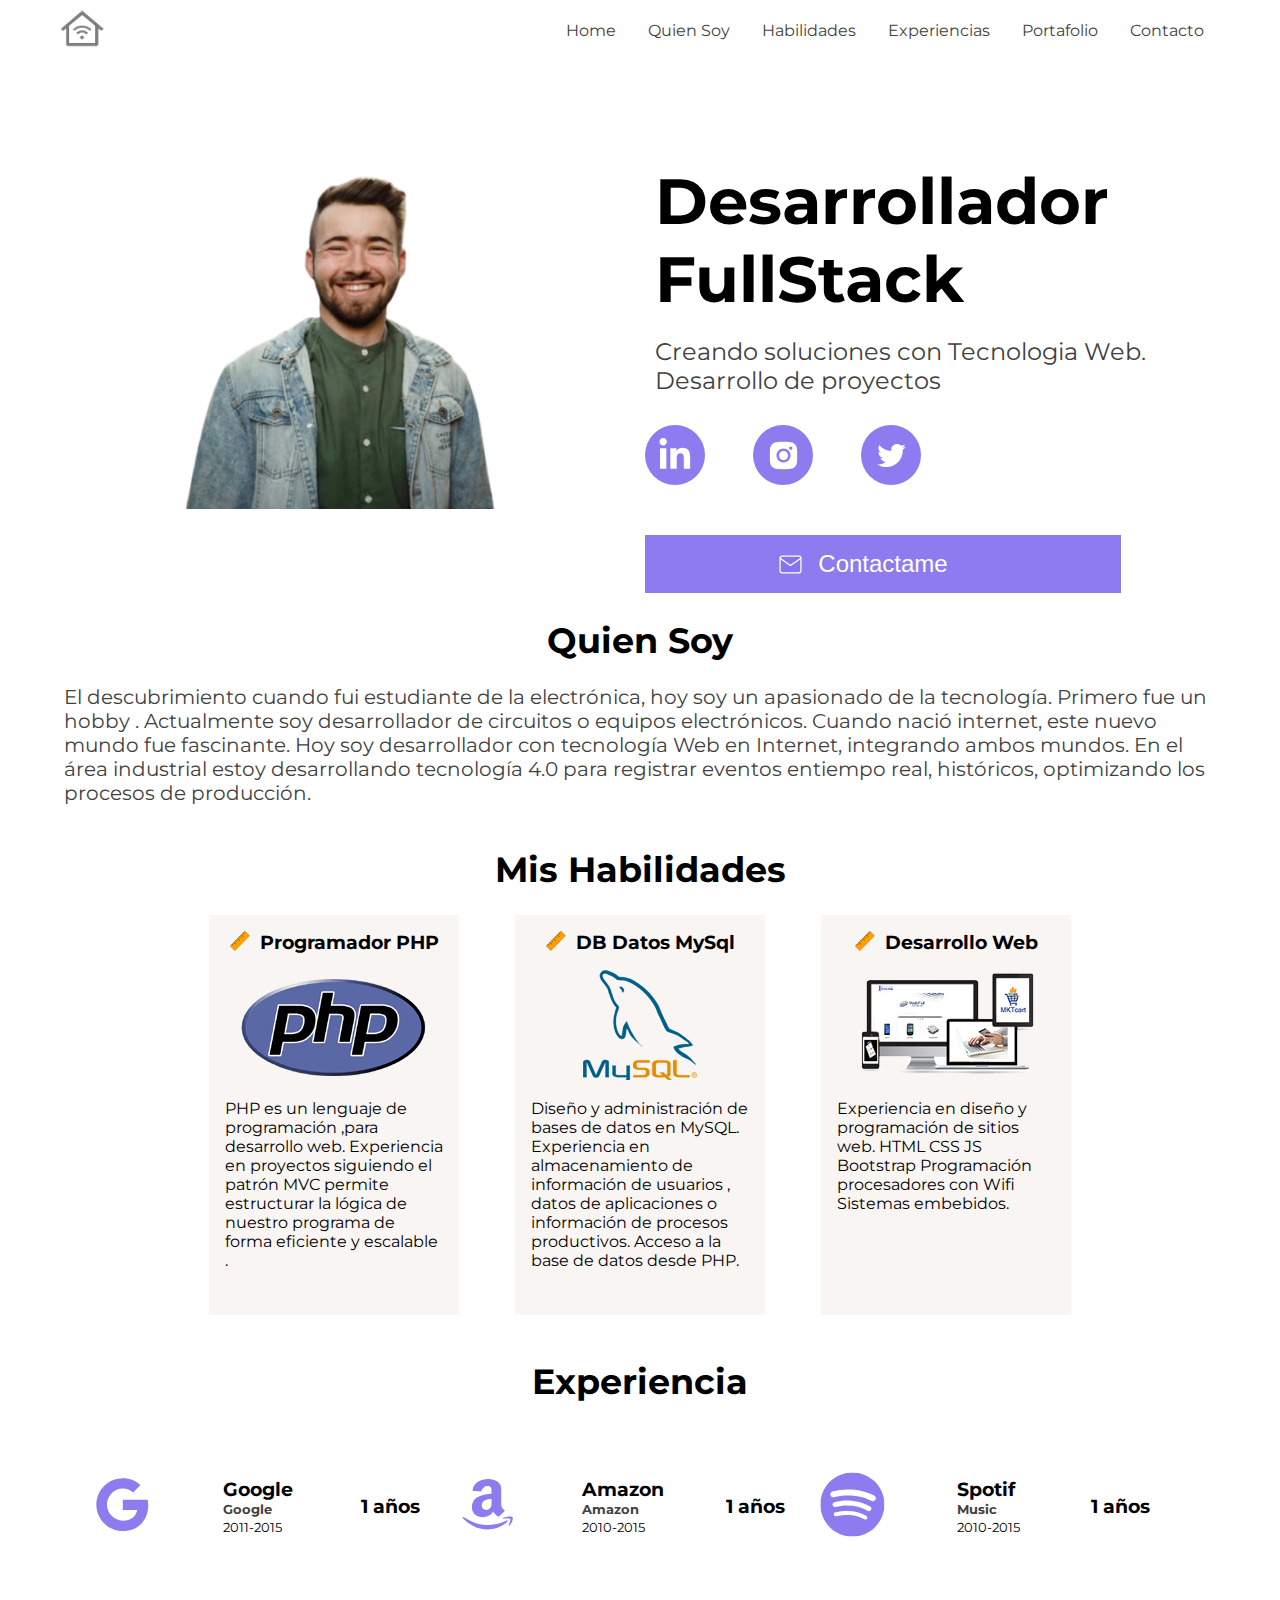
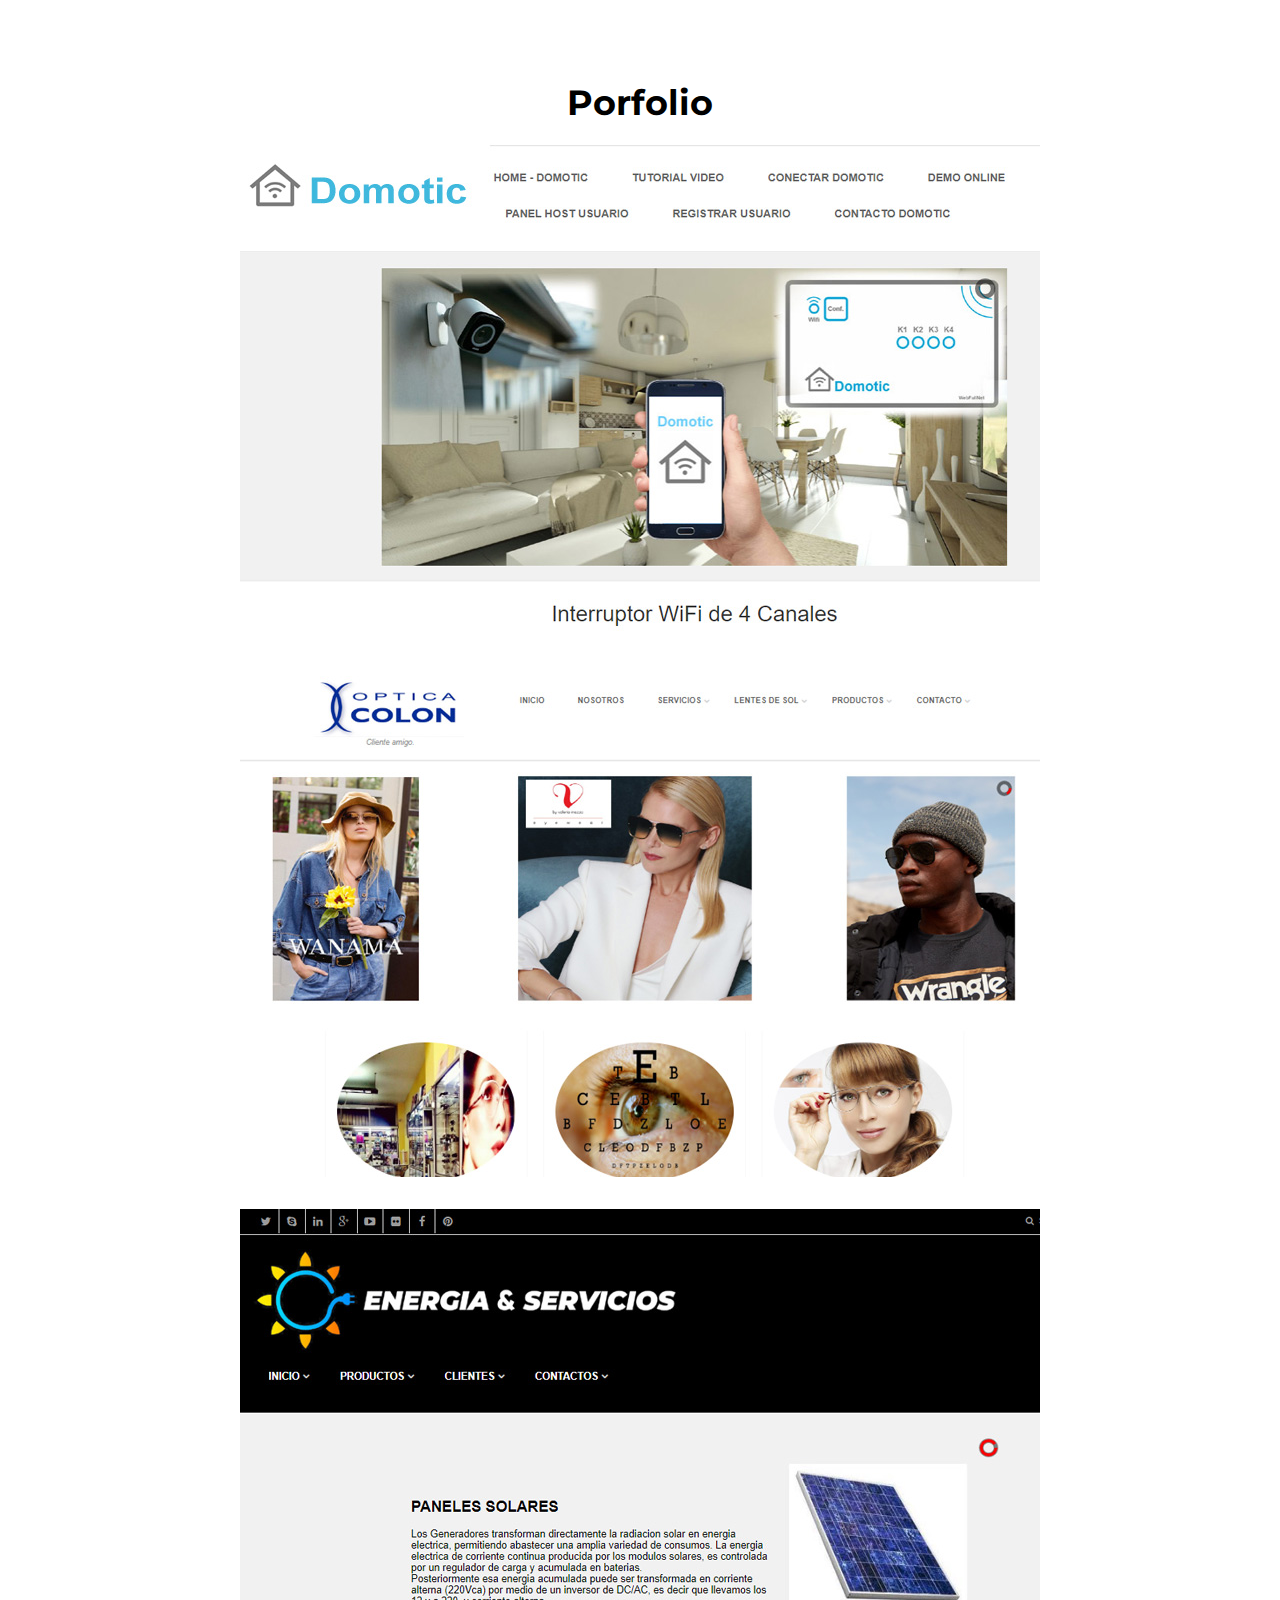
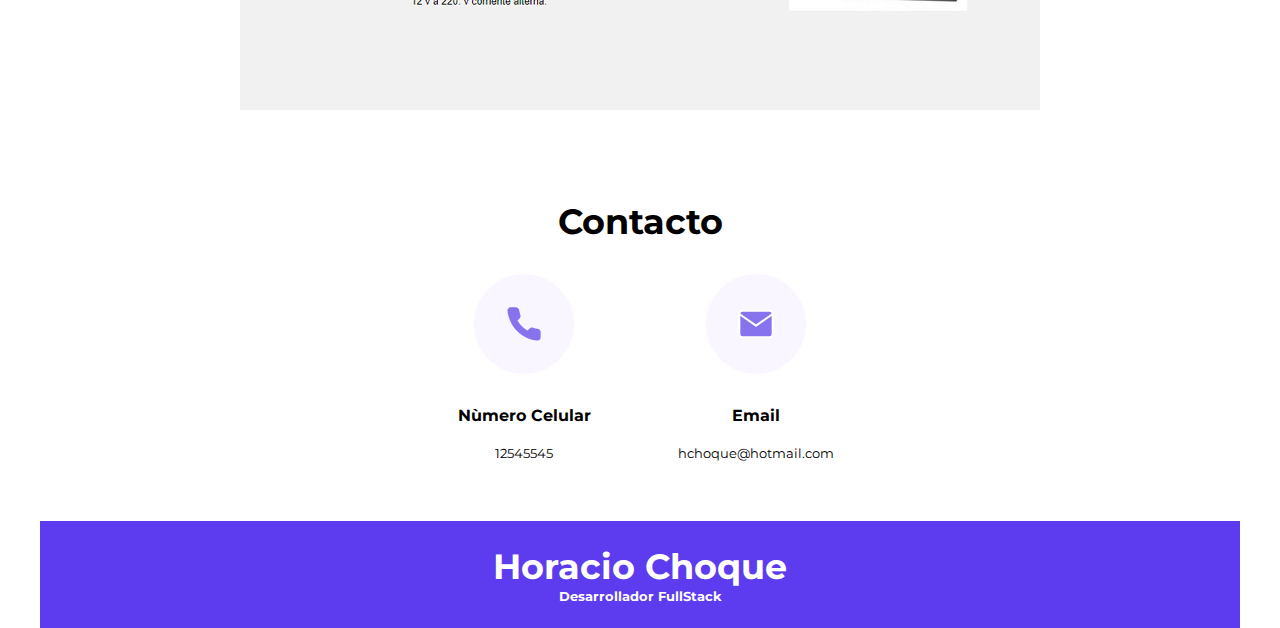
==== commit 6af04d8d: "Se corrige link de menu, falta imagen de fondo no disponible" ====
--- a/index.html
+++ b/index.html
@@ -18,20 +18,20 @@
             <label for="menu-hamburguesa">
                 <img src="./assets/images/menu_1.svg" alt="">
             </label>
-            <ul>
-                <li>Home</li>
-                <li>Quien Soy</li>
-                <li>Habilidades</li>
-                <li>Experiencias</li>
-                <li>Portafolio</li>
-                <li>Contacto</li>
+            <ul id="ul-menu">
+                <a href="#home"><li>Home</li></a>
+                <a href="#quien"><li>Quien Soy</li></a>
+                <a href="#habilidad"><li>Habilidades</li></a>
+                <a href="#experiencia"><li>Experiencias</li></a>
+                <a href="#porfolio"><li>Portafolio</li></a>
+                <a href="#contacto"><li>Contacto</li></a>
             </ul>
             
         </nav>
         <!-- Menu End  -->
         <!-- Header  -->
     
-        <seccion class="content-header">
+        <seccion class="content-header" id="home">
             <div class="seccion1-header">
                 <img src="./assets/images/img-removebg-preview 2.png" alt="" class="foto">
             </div>
@@ -59,7 +59,7 @@
     <!-- Header End -->
 
     <!-- De mi -->
-    <seccion class="content content-about">
+    <seccion class="content content-about" id="quien">
         <h2  class="text-centre">Quien Soy</h2>
         <br>
         <p>
@@ -69,7 +69,7 @@
     </seccion>
     <!-- De mi End -->
     <!-- Habilidades -->
-    <seccion class="content-habilidad">
+    <seccion class="content-habilidad" id="habilidad">
         <h2 class="text-centre">Mis Habilidades</h2>
         <br>
         <div class="seccion-abil-flex">
@@ -99,7 +99,7 @@
     <!-- Habilidades End -->
 
     <!-- Experiencias -->
-    <div class="content">
+    <div class="content" id="experiencia">
         <h2  class="text-centre">Experiencia</h2>
         <br>
         <div class="seccion-art-grid">
@@ -141,7 +141,7 @@
     <!-- Experiencias End -->
 
     <!-- Portafolio  -->
-    <div class="content">
+    <div class="content" id="porfolio">
         <h2  class="text-centre">Porfolio</h2>
         <br>
         <div class="proyectos-gal">
@@ -153,7 +153,7 @@
     <!-- Portafolio End -->
 
     <!-- Contacto   -->
-    <div class="content">
+    <div class="content" id="contacto">
         <h2  class="text-centre">Contacto</h2>
         <br>
         
@@ -178,5 +178,6 @@
     <h2>Horacio Choque</h2>
     <h5>Desarrollador FullStack</h5>
 </footer>
+<script src="./assets/js/script.js" ></script>
 </body>
 </html>--- a/assets/css/styles.css
+++ b/assets/css/styles.css
@@ -11,6 +11,11 @@
     padding: 0;
     box-sizing: border-box;
 }
+
+html{ 
+    scroll-behavior: smooth;
+}
+
 
 :root{
     --principal-color: #8E7BEF;
@@ -31,6 +36,17 @@
     text-align: center;
 }
 
+a:link {
+    text-decoration: none;
+    color:#423F40;
+  }
+  
+  a:visited {
+    text-decoration: none;
+    color: #423F40;
+  }
+
+
 /*menu*/
 nav{
     display: flex;
